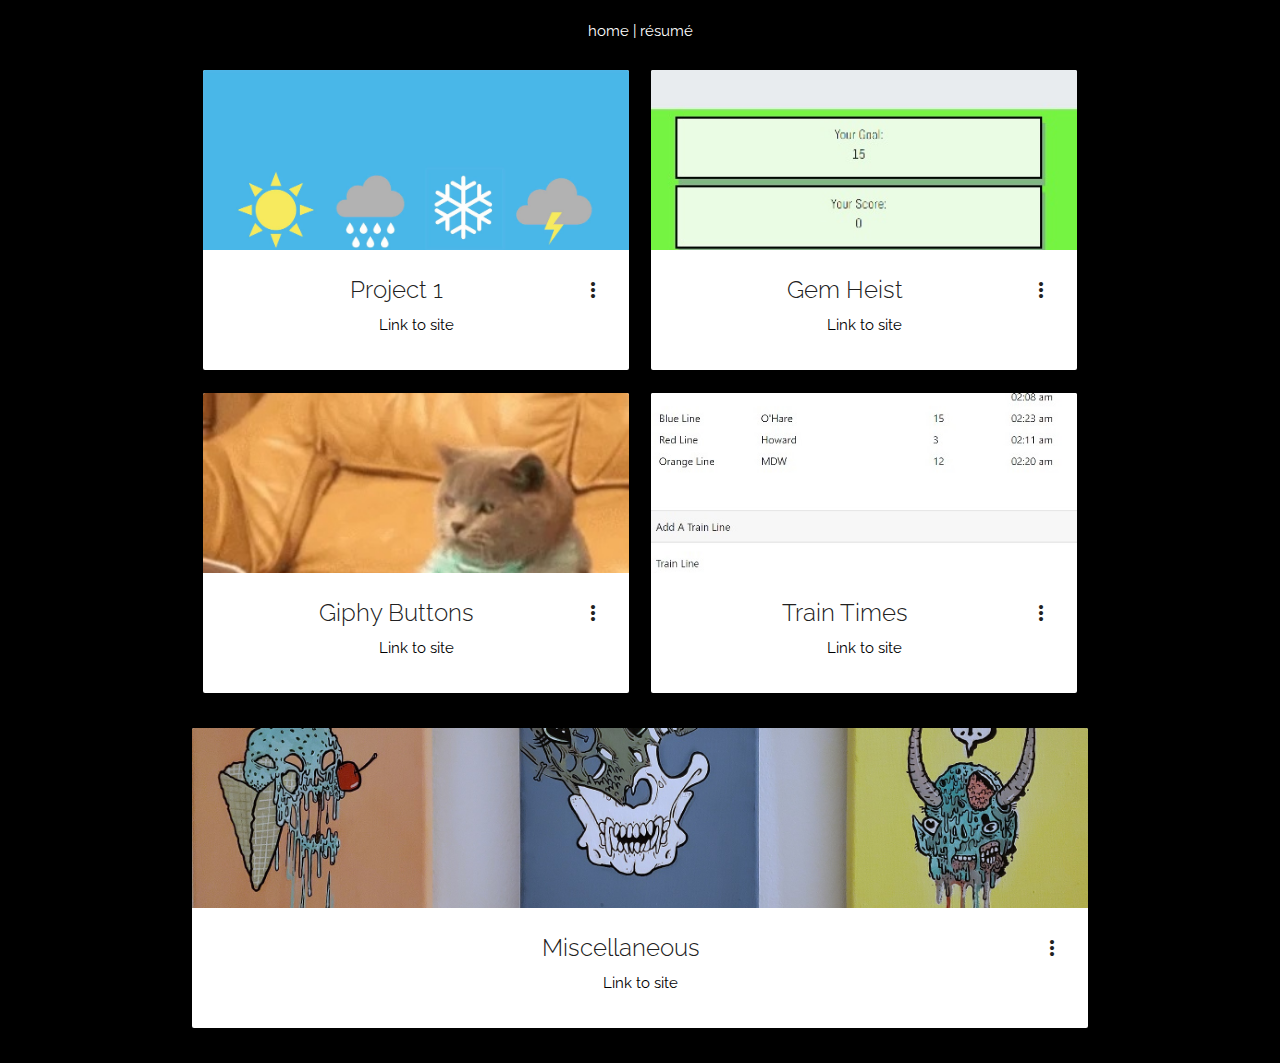
==== port.html @ adea4df2 "Changes." ====
<!DOCTYPE html>
<html lang="en">

<head>
    <meta charset="UTF-8">
    <meta name="viewport" content="width=device-width,initial-scale=1,maximum-scale=1,user-scalable=no">
    <meta http-equiv="X-UA-Compatible" content="IE=edge,chrome=1">
    <meta name="HandheldFriendly" content="true">
    <link href="https://fonts.googleapis.com/css?family=Raleway:400,700&display=swap" rel="stylesheet">
    <link href="https://fonts.googleapis.com/icon?family=Material+Icons" rel="stylesheet">
    <link type="text/css" rel="stylesheet" href="css/materialize.min.css" media="screen,projection" />
    <link type="text/css" rel="stylesheet" href="css/styleP.css" />
    <title>Fahad Alam</title>
</head>

<body>
    <div class="nav">
        <a href="index.html">home</a>
        |
        <a href="resume.html">résumé</a>
    </div>
    <div class="container">
        <div class="row">
            <!-- project card 1 -->
            <div class="col s6">
                <div class="card small">
                    <div class="card-image waves-effect waves-block waves-light">
                        <img class="activator" src="images/port_project.jpg">
                    </div>
                    <div class="card-content">
                        <span class="card-title activator grey-text text-darken-4">Project 1<i
                                class="material-icons right">more_vert</i></span>
                        <p><a href="https://steam-user.github.io/steam-user/" target="_blank">Link to site</a></p>
                    </div>
                    <div class="card-reveal">
                        <span class="card-title grey-text text-darken-4">Project 1<i
                                class="material-icons right">close</i></span>
                        <p>This is the first class project worked on with Ahmed and James. We used data from two
                            different APIs to give users a video game suggestion based on their local temperature.</p>
                    </div>
                </div>
            </div>
            <!-- project card 2 -->
            <div class="col s6">
                <div class="card small">
                    <div class="card-image waves-effect waves-block waves-light">
                        <img class="activator" src="images/port_gem.jpg">
                    </div>
                    <div class="card-content">
                        <span class="card-title activator grey-text text-darken-4">Gem Heist<i
                                class="material-icons right">more_vert</i></span>
                        <p><a href="https://fahad011686.github.io/unit-4-game/" target="_blank">Link to site</a></p>
                    </div>
                    <div class="card-reveal">
                        <span class="card-title grey-text text-darken-4">Gem Heist<i
                                class="material-icons right">close</i></span>
                        <p>A simple game built using jQuery.</p>
                    </div>
                </div>
            </div>
            <!-- project card 3 -->
            <div class="col s6">
                <div class="card small">
                    <div class="card-image waves-effect waves-block waves-light">
                        <img class="activator" src="images/port_ajax.jpg">
                    </div>
                    <div class="card-content">
                        <span class="card-title activator grey-text text-darken-4">Giphy Buttons<i
                                class="material-icons right">more_vert</i></span>
                        <p><a href="https://fahad011686.github.io/ajax/" target="_blank">Link to site</a></p>
                    </div>
                    <div class="card-reveal">
                        <span class="card-title grey-text text-darken-4">Giphy Search Buttons<i
                                class="material-icons right">close</i></span>
                        <p>In this assignment, I utilized the GIPHY API to make a dynamic web page that populates with
                            gifs of your choice. I used Ajax to pull data from the API and jQuery to change the HTML of
                            the site.</p>
                    </div>
                </div>
            </div>
            <!-- project card 4 -->
            <div class="col s6">
                <div class="card small">
                    <div class="card-image waves-effect waves-block waves-light">
                        <img class="activator" src="images/port_firebase.jpg">
                    </div>
                    <div class="card-content">
                        <span class="card-title activator grey-text text-darken-4">Train Times<i
                                class="material-icons right">more_vert</i></span>
                        <p><a href="https://fahad011686.github.io/Firebase/" target="_blank">Link to site</a></p>
                    </div>
                    <div class="card-reveal">
                        <span class="card-title grey-text text-darken-4">Train Times<i
                                class="material-icons right">close</i></span>
                        <p>This site takes user data, saves to and pulls from Firebase. This way the information is not
                            lost upon reset.</p>
                    </div>
                </div>
            </div>
        </div>
        <div class="row">
            <div class="card small">
                <div class="card-image waves-effect waves-block waves-light">
                    <img class="activator" src="images/port_art.jpg">
                </div>
                <div class="card-content">
                    <span class="card-title activator grey-text text-darken-4">Miscellaneous<i
                            class="material-icons right">more_vert</i></span>
                    <p><a href="#" target="_blank">Link to site</a></p>
                </div>
                <div class="card-reveal">
                    <span class="card-title grey-text text-darken-4">Title<i
                            class="material-icons right">close</i></span>
                    <p>Coming soon.</p>
                </div>
            </div>
        </div>
        <div class="fixedBottom">
            <h7>&copy;fa2019</h7>
        </div>
</body>
<script type="text/javascript" src="js/materialize.min.js"></script>

</html>
---- css/styleP.css ----
body {
    font-family: 'Raleway', sans-serif;
    color: #000;
    text-align: center;
    background: #000;
}

.nav {
    padding: 20px;
    color: #fff;
}

.fixedBottom {
    position: absolute;
    bottom: 0;
}

.hello {
    background-image: url("../images/bg.jpg");
    padding: 100px;

}

.pic {
    width: 300px;
    height: 300px;
    position: relative;
    overflow: hidden;
    border-radius: 50%;
    margin: auto;
}

a {
    color: inherit;
}

a:hover {
    color: hotpink;
}

a:link, a:visited {
    text-decoration: none;
}
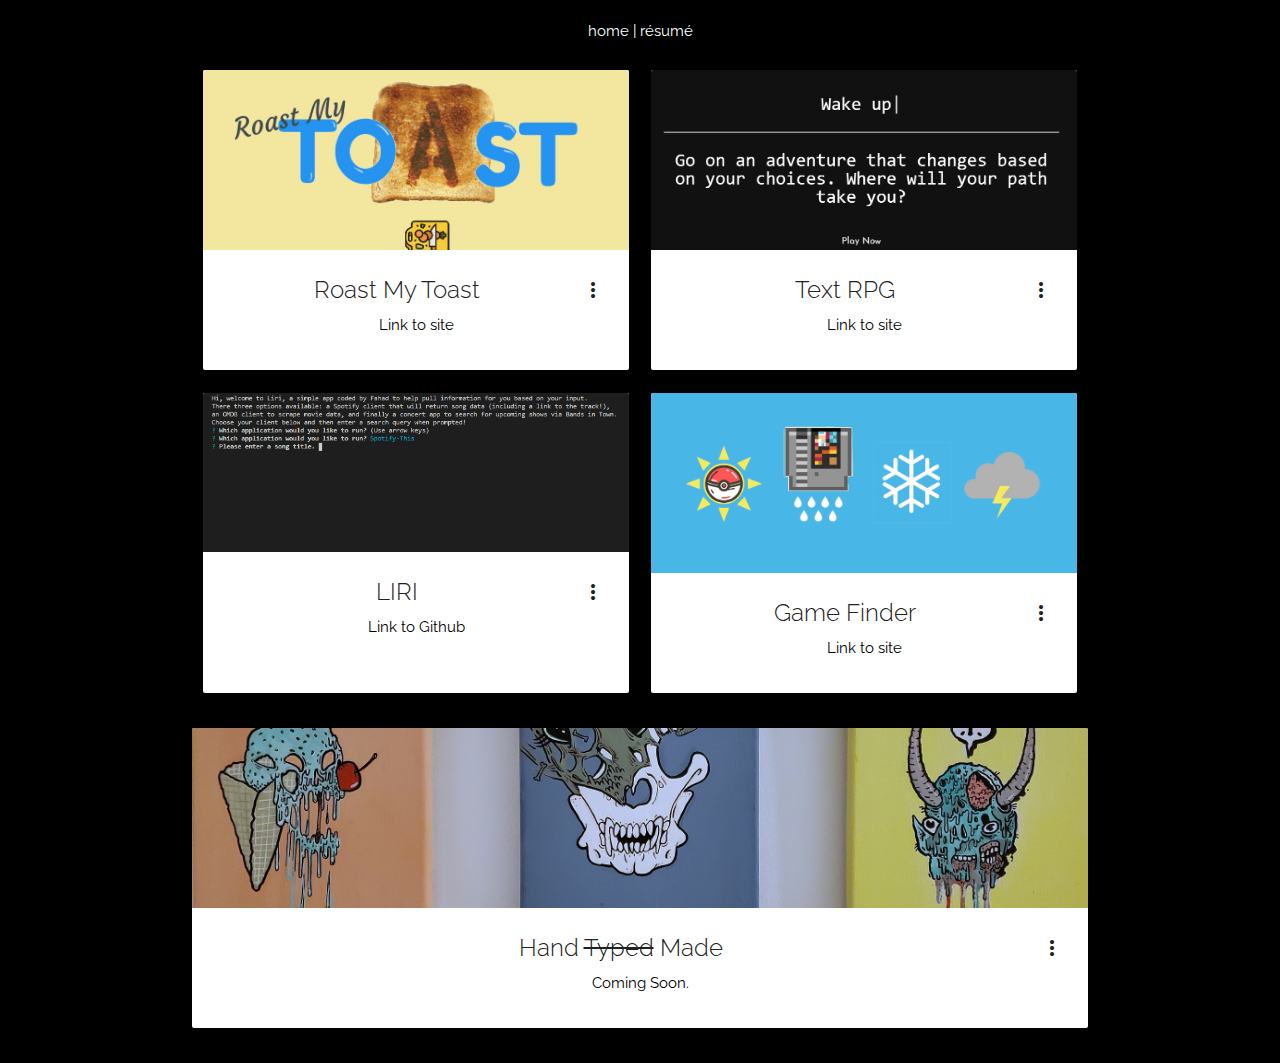
==== commit e734f96d: "Update." ====
--- a/port.html
+++ b/port.html
@@ -25,18 +25,24 @@
             <div class="col s6">
                 <div class="card small">
                     <div class="card-image waves-effect waves-block waves-light">
-                        <img class="activator" src="images/port_project.jpg">
+                        <img class="activator" src="images/port_toast.jpg">
                     </div>
                     <div class="card-content">
-                        <span class="card-title activator grey-text text-darken-4">Project 1<i
+                        <span class="card-title activator grey-text text-darken-4">Roast My Toast<i
                                 class="material-icons right">more_vert</i></span>
                         <p><a href="https://steam-user.github.io/steam-user/" target="_blank">Link to site</a></p>
                     </div>
                     <div class="card-reveal">
-                        <span class="card-title grey-text text-darken-4">Project 1<i
+                        <span class="card-title grey-text text-darken-4">Roast My Toast<i
                                 class="material-icons right">close</i></span>
-                        <p>This is the first class project worked on with Ahmed and James. We used data from two
-                            different APIs to give users a video game suggestion based on their local temperature.</p>
+                        <p>
+                            This image board thrives to inspire our inner chef to discover new recipes, share our
+                            inspirations with others, and post comments & ratings. Roast My Toast uses the Imgur
+                            API to store user-submitted images, which are saved to a MySQL database along with user
+                            comments.
+                            <br><br>
+                            Made in collaboration with Giovanna Roman, and Kemp Atkinson.
+                        </p>
                     </div>
                 </div>
             </div>
@@ -44,17 +50,21 @@
             <div class="col s6">
                 <div class="card small">
                     <div class="card-image waves-effect waves-block waves-light">
-                        <img class="activator" src="images/port_gem.jpg">
+                        <img class="activator" src="images/proj3.gif">
                     </div>
                     <div class="card-content">
-                        <span class="card-title activator grey-text text-darken-4">Gem Heist<i
+                        <span class="card-title activator grey-text text-darken-4">Text RPG<i
                                 class="material-icons right">more_vert</i></span>
-                        <p><a href="https://fahad011686.github.io/unit-4-game/" target="_blank">Link to site</a></p>
+                        <p><a href="https://vast-peak-78938.herokuapp.com/" target="_blank">Link to site</a></p>
                     </div>
                     <div class="card-reveal">
-                        <span class="card-title grey-text text-darken-4">Gem Heist<i
+                        <span class="card-title grey-text text-darken-4">Digital Crab RPG<i
                                 class="material-icons right">close</i></span>
-                        <p>A simple game built using jQuery.</p>
+                        <p>A MERN full-stack text role playing game, using React props and components to dynamically
+                            display dialogue boxes, Javascript logic to progress the story, and MongoDB to track users,
+                            sessions, and scores.
+                            <br><br>
+                            Made in collaboration with Kemp Atkinson, William Tran, and Al Klim.</p>
                     </div>
                 </div>
             </div>
@@ -62,19 +72,19 @@
             <div class="col s6">
                 <div class="card small">
                     <div class="card-image waves-effect waves-block waves-light">
-                        <img class="activator" src="images/port_ajax.jpg">
+                        <img class="activator" src="images/port_liri.gif">
                     </div>
                     <div class="card-content">
-                        <span class="card-title activator grey-text text-darken-4">Giphy Buttons<i
+                        <span class="card-title activator grey-text text-darken-4">LIRI<i
                                 class="material-icons right">more_vert</i></span>
-                        <p><a href="https://fahad011686.github.io/ajax/" target="_blank">Link to site</a></p>
+                        <p><a href="https://github.com/fahad011686/liri-node-app" target="_blank">Link to Github</a></p>
                     </div>
                     <div class="card-reveal">
-                        <span class="card-title grey-text text-darken-4">Giphy Search Buttons<i
+                        <span class="card-title grey-text text-darken-4">LIRI<i
                                 class="material-icons right">close</i></span>
-                        <p>In this assignment, I utilized the GIPHY API to make a dynamic web page that populates with
-                            gifs of your choice. I used Ajax to pull data from the API and jQuery to change the HTML of
-                            the site.</p>
+                        <p>A backend NODE application, LIRI uses Spotify, OMDB, and Bands in Town APIs to pull data
+                            based on user input. In the example, a song title is searched with the Spotify API and
+                            results in the artist name, album, and link to song.</p>
                     </div>
                 </div>
             </div>
@@ -82,18 +92,22 @@
             <div class="col s6">
                 <div class="card small">
                     <div class="card-image waves-effect waves-block waves-light">
-                        <img class="activator" src="images/port_firebase.jpg">
+                        <img class="activator" src="images/port_game.jpg">
                     </div>
                     <div class="card-content">
-                        <span class="card-title activator grey-text text-darken-4">Train Times<i
+                        <span class="card-title activator grey-text text-darken-4">Game Finder<i
                                 class="material-icons right">more_vert</i></span>
-                        <p><a href="https://fahad011686.github.io/Firebase/" target="_blank">Link to site</a></p>
+                        <p><a href="https://steam-user.github.io/steam-user/" target="_blank">Link to site</a></p>
                     </div>
                     <div class="card-reveal">
-                        <span class="card-title grey-text text-darken-4">Train Times<i
+                        <span class="card-title grey-text text-darken-4">Game Finder<i
                                 class="material-icons right">close</i></span>
-                        <p>This site takes user data, saves to and pulls from Firebase. This way the information is not
-                            lost upon reset.</p>
+                        <p>A frontend webpage, Game Finder uses the Open Weather API to display weather based on
+                            zipcode. The page then recommends a video game to play based on the temperature, and pulls
+                            the game data from the Giant Bomb videogame API.
+                            <br><br>
+                            Made in collaboration with James Grodzicki, and Ahmed.
+                        </p>
                     </div>
                 </div>
             </div>
@@ -104,15 +118,15 @@
                     <img class="activator" src="images/port_art.jpg">
                 </div>
                 <div class="card-content">
-                    <span class="card-title activator grey-text text-darken-4">Miscellaneous<i
+                    <span class="card-title activator grey-text text-darken-4">Hand <del>Typed</del> Made<i
                             class="material-icons right">more_vert</i></span>
-                    <p><a href="#" target="_blank">Link to site</a></p>
+                    <p><a href="#" target="_blank">Coming Soon.</a></p>
                 </div>
-                <div class="card-reveal">
+                <!-- <div class="card-reveal">
                     <span class="card-title grey-text text-darken-4">Title<i
                             class="material-icons right">close</i></span>
                     <p>Coming soon.</p>
-                </div>
+                </div> -->
             </div>
         </div>
         <div class="fixedBottom">
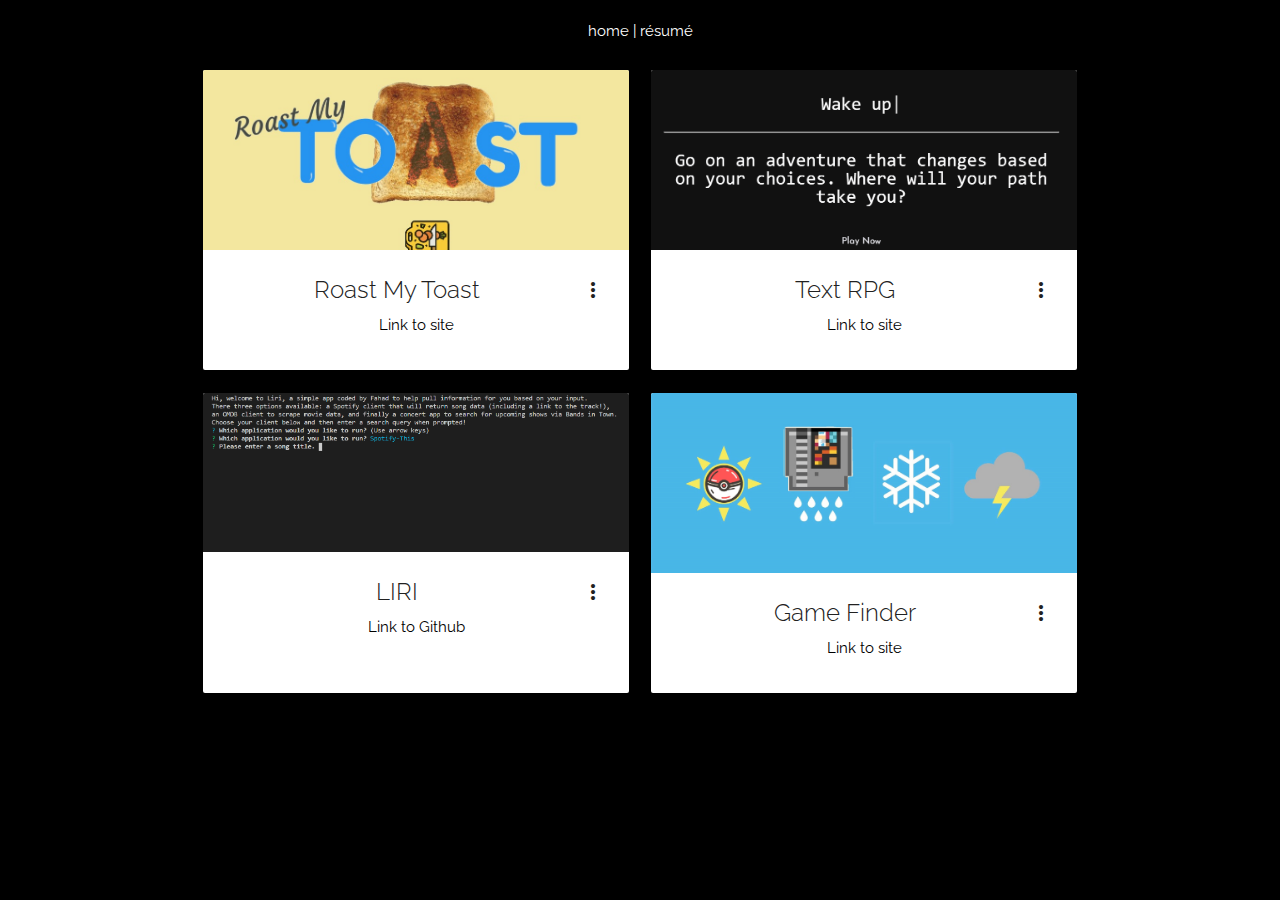
==== commit 681d1df3: "Removed art card." ====
--- a/port.html
+++ b/port.html
@@ -10,7 +10,8 @@
     <link href="https://fonts.googleapis.com/icon?family=Material+Icons" rel="stylesheet">
     <link type="text/css" rel="stylesheet" href="css/materialize.min.css" media="screen,projection" />
     <link type="text/css" rel="stylesheet" href="css/styleP.css" />
-    <title>Fahad Alam</title>
+    <link rel="shortcut icon" href="images/favicon.png" />
+    <title>Fahadfolio</title>
 </head>
 
 <body>
@@ -30,7 +31,7 @@
                     <div class="card-content">
                         <span class="card-title activator grey-text text-darken-4">Roast My Toast<i
                                 class="material-icons right">more_vert</i></span>
-                        <p><a href="https://steam-user.github.io/steam-user/" target="_blank">Link to site</a></p>
+                        <p><a href="https://project-0002.herokuapp.com/" target="_blank">Link to site</a></p>
                     </div>
                     <div class="card-reveal">
                         <span class="card-title grey-text text-darken-4">Roast My Toast<i
@@ -112,7 +113,7 @@
                 </div>
             </div>
         </div>
-        <div class="row">
+        <!-- <div class="row">
             <div class="card small">
                 <div class="card-image waves-effect waves-block waves-light">
                     <img class="activator" src="images/port_art.jpg">
@@ -122,16 +123,13 @@
                             class="material-icons right">more_vert</i></span>
                     <p><a href="#" target="_blank">Coming Soon.</a></p>
                 </div>
-                <!-- <div class="card-reveal">
+                <div class="card-reveal">
                     <span class="card-title grey-text text-darken-4">Title<i
                             class="material-icons right">close</i></span>
                     <p>Coming soon.</p>
-                </div> -->
+                </div>
             </div>
-        </div>
-        <div class="fixedBottom">
-            <h7>&copy;fa2019</h7>
-        </div>
+        </div> -->
 </body>
 <script type="text/javascript" src="js/materialize.min.js"></script>
 
--- a/css/styleP.css
+++ b/css/styleP.css
@@ -35,7 +35,7 @@
 }
 
 a:hover {
-    color: hotpink;
+    color: #3cb2e8;
 }
 
 a:link, a:visited {
